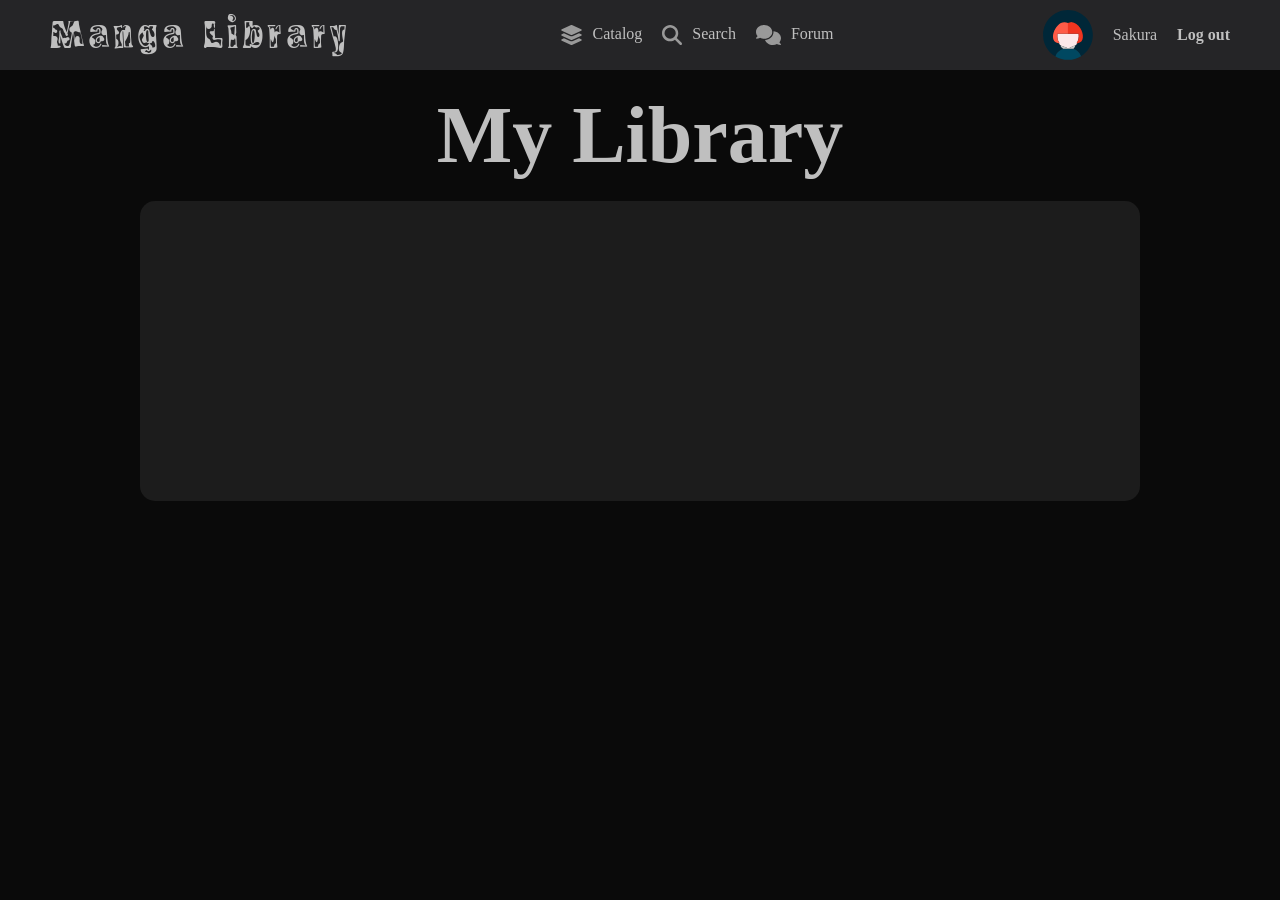
==== index.html @ ac25f0ec "Build manga library header and main layout" ====
<!DOCTYPE html>
<html lang="en">
<head>
    <meta charset="UTF-8">
    <meta name="viewport" content="width=device-width, initial-scale=1.0">
    <title>Project Library</title>
    <link rel="stylesheet" href="./style.css">
    <script src="./javascript.js" defer></script>
</head>
<body>
    <header>
        <h1>Manga Library</h1>
        <nav>
            <div class="catalog">
                <img src="./icons/catalog.svg" alt="catalog-icon" height="20px">
                <p>Catalog</p>
            </div>
            <div class="search">
                <img src="./icons/search.svg" alt="search-icon" height="20px">
                <p>Search</p>
            </div>
            <div class="forum">
                <img src="./icons/forum.svg" alt="focum-icon" height="20px">
                <p>Forum</p>
            </div>
        </nav>
        <user>
            <img src="./icons/avatar-girl.svg" height="50px">
            <usernick>Sakura</usernick>
            <h4>Log out</h4>
        </user>
    </header>
    <main>
        <h5>My Library</h5>
        <div class="library">
            <div class="carousel"></div>
        </div>
    </main>
</body>
</html>
---- style.css ----
@import url('https://fonts.googleapis.com/css2?family=Moo+Lah+Lah&display=swap');

:root {
    --main-grey: #252527;
    --main-black:#0A0A0A;
    --second-grey:#BFBFBF;
    --second-black:#1C1C1C;
}
* {
    margin: 0;
    padding: 0;
    box-sizing: border-box;
}
body {
    height: 100vh;
    display: grid;
    grid-template: 70px 5fr / 1fr;
    grid-template-areas: 
        "header header"
        "sidebar main";
    background-color: var(--main-black);
}
header {
    display: flex;
    justify-content: space-between;
    align-items: center;
    grid-area: header;
    background-color: var(--main-grey);
    padding: 0px 50px 0px 50px;

    
    h1 {
        font-family: "Moo Lah Lah", sans-serif;
        font-weight: 400;
        font-style: normal;
        font-size: 2.5rem;
        color: var(--second-grey);
        letter-spacing: 5px;
    }
    
    nav img {
        filter: invert(60%);
    }
    nav,
    h4,
    usernick {
        display: flex;
        justify-content: center;
        align-items: center;
        gap: 20px;
        color: var(--second-grey);
    }

    .catalog,
    .search,
    .forum {
        display: flex;
        gap: 10px;
    }

    user {
        display: flex;
        justify-content: center;
        align-items: center;
        gap: 20px;
    }
}

main {
    display: flex;
    align-items: center;
    flex-direction: column;

    h5 {
        font-size: 5rem;
        color: var(--second-grey);
        margin-top: 20px;
    }
    .library {
        background-color: aqua;
        height: 300px;
        width: 1000px;
        background-color: var(--second-black);
        border-radius: 15px;
        margin-top: 20px;
    }
}
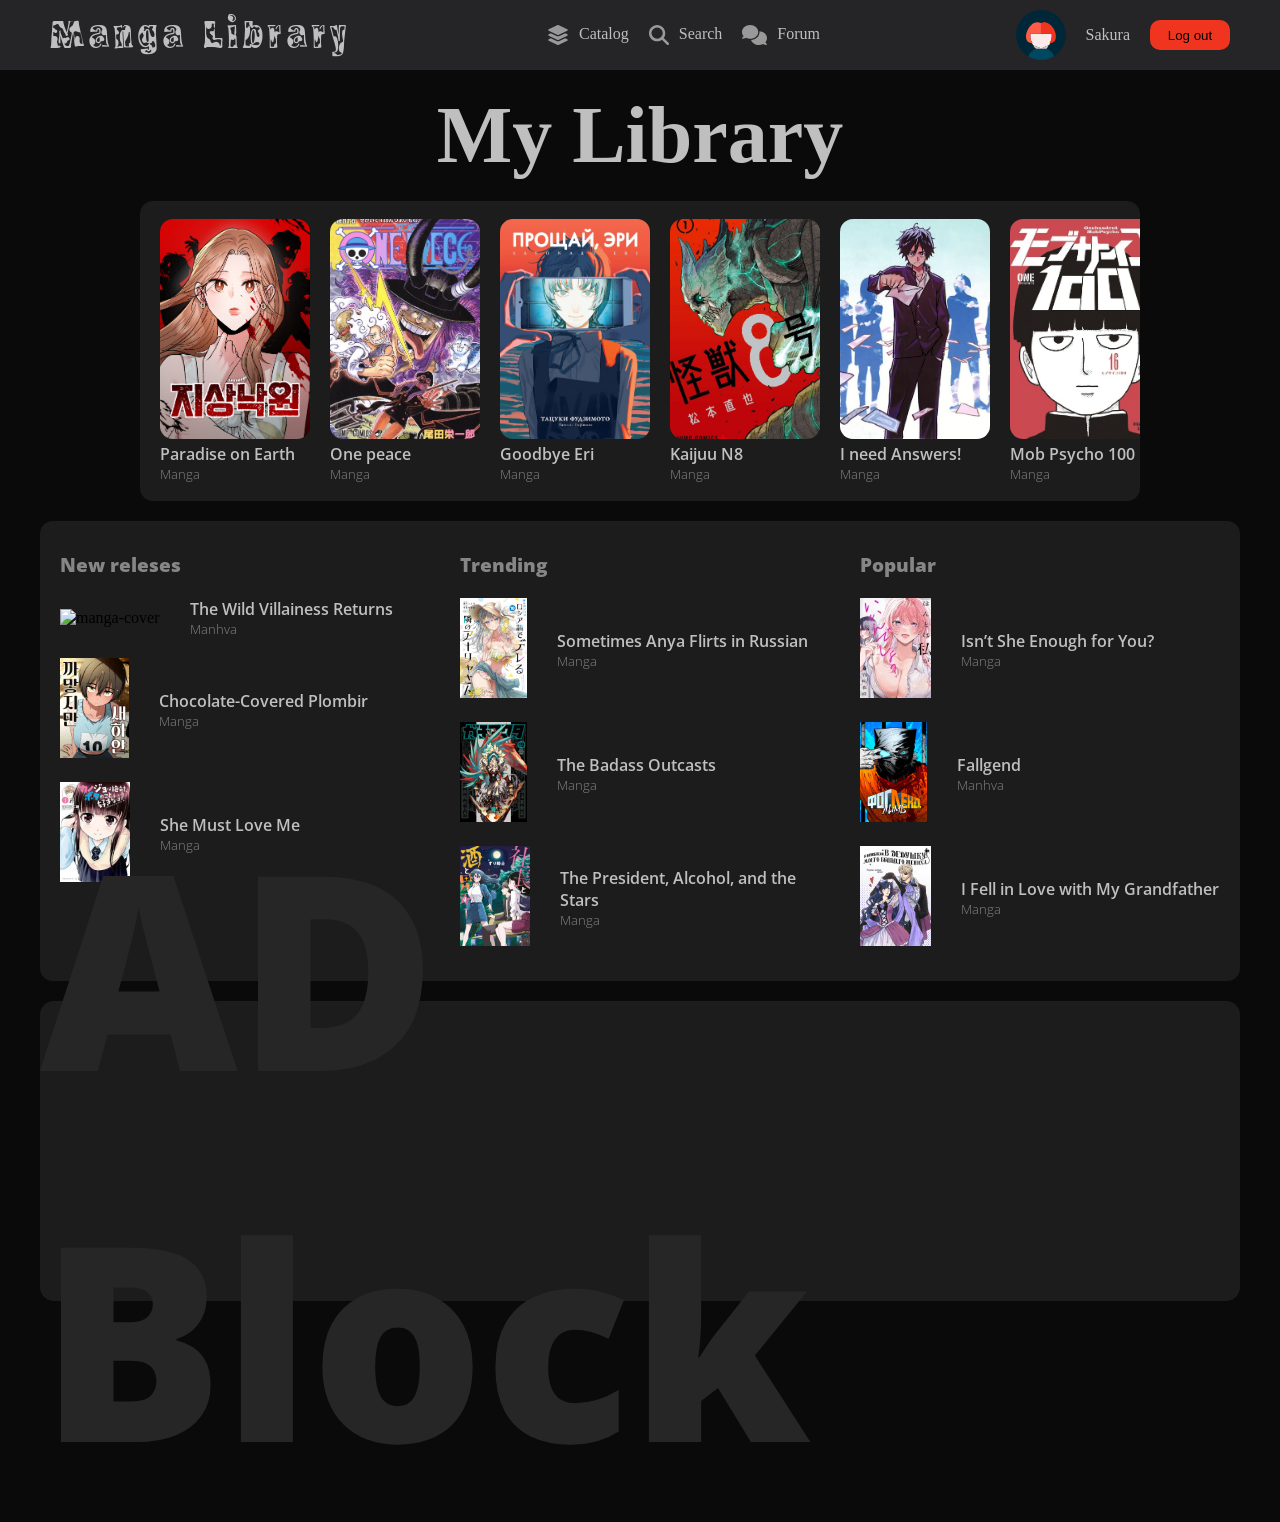
==== commit b404e8ae: "feat: add trending manga section and ad block" ====
--- a/index.html
+++ b/index.html
@@ -27,14 +27,157 @@
         <user>
             <img src="./icons/avatar-girl.svg" height="50px">
             <usernick>Sakura</usernick>
-            <h4>Log out</h4>
+            <button>Log out</button>
         </user>
     </header>
     <main>
-        <h5>My Library</h5>
+        <h5><a href="./mylibrary.html">My Library</a></h5>
         <div class="library">
-            <div class="carousel"></div>
+            <div class="carousel">
+                <article class="book">
+                    <img src="./covers/Paradise.jpg" alt="Paradise cover">
+                    <h3>Paradise on Earth</h3>
+                    <p>Manga</p>
+                </article>
+                <article class="book">
+                    <img src="./covers/onePeace.jpg" alt="One peace cover">
+                    <h3>One peace</h3>
+                    <p>Manga</p>
+                </article>
+                <article class="book">
+                    <img src="./covers/Goodbye Eri.jpg" alt="Goodbye Eri cover">
+                    <h3>Goodbye Eri</h3>
+                    <p>Manga</p>
+                </article>
+                <article class="book">
+                    <img src="./covers/Kaijuu8.jpg" alt="Kaijuu8 cover">
+                    <h3>Kaijuu N8</h3>
+                    <p>Manga</p>
+                </article>
+                <article class="book">
+                    <img src="./covers/I need answer!.jpg" alt="i need answer cover">
+                    <h3>I need Answers!</h3>
+                    <p>Manga</p>
+                </article>
+                <article class="book">
+                    <img src="./covers/Mob100.jpg" alt="MOB Psyho 100">
+                    <h3>Mob Psycho 100</h3>
+                    <p>Manga</p>
+                </article>
+                <article class="book">
+                    <img src="./covers/overloard.jpg" alt="overloard cover">
+                    <h3>Overloard</h3>
+                    <p>Manga</p>
+                </article>
+            </div>
         </div>
     </main>
+    <section>
+        <div class="trending-manga">
+            <div class="trending-top">
+            </div>
+            <div class="new-releases">
+                <h3>New releses</h3>
+                <div class="books">
+                    <article class="book">
+                        <div class="cover">
+                            <img src="./tcovers/ Безбашенная злодейка вернулась.jpg" alt="manga-cover" height="100px">
+                        </div>
+                        <div class="cover-text">
+                            <h5>The Wild Villainess Returns </h5>
+                            <p>Manhva</p>
+                        </div>
+                    </article>
+                    <article class="book">
+                        <div class="cover">
+                            <img src="./tcovers/Пломмбир в шоколаде.jpg" alt="manga-cover" height="100px">
+                        </div>
+                        <div class="cover-text">
+                            <h5>Chocolate-Covered Plombir</h5>
+                            <p>Manga</p>
+                        </div>
+                    </article>
+                    <article class="book">
+                        <div class="cover">
+                            <img src="./tcovers/Она обязательна должна меня любить.jpg" alt="manga-cover" height="100px">
+                        </div>
+                        <div class="cover-text">
+                            <h5>She Must Love Me</h5>
+                            <p>Manga</p>
+                        </div>
+                    </article>
+                </div>
+            </div>
+            <div class="trending">
+                <h3>Trending</h3>
+                <div class="books">
+                    <article class="book">
+                        <div class="cover">
+                            <img src="./tcovers/Иногда Аня кокетничает по-русски.jpg" alt="manga-cover" height="100px">
+                        </div>
+                        <div class="cover-text">
+                            <h5>Sometimes Anya Flirts in Russian</h5>
+                            <p>Manga</p>
+                        </div>
+                    </article>
+                    <article class="book">
+                        <div class="cover">
+                            <img src="./tcovers/Крутые отбросы.jpg" alt="manga-cover" height="100px">
+                        </div>
+                        <div class="cover-text">
+                            <h5>The Badass Outcasts </h5>
+                            <p>Manga</p>
+                        </div>
+                    </article>
+                    <article class="book">
+                        <div class="cover">
+                            <img src="./tcovers/Президент, алкоголь и звезды.jpg" alt="manga-cover" height="100px">
+                        </div>
+                        <div class="cover-text">
+                            <h5>The President, Alcohol, and the Stars</h5>
+                            <p>Manga</p>
+                        </div>
+                    </article>
+                </div>
+            </div>
+            <div class="popular">
+                <h3>Popular</h3>
+                <div class="books">
+                    <article class="book">
+                        <div class="cover">
+                            <img src="./tcovers/Тебе ее недостаточно.jpg" alt="manga-cover" height="100px">
+                        </div>
+                        <div class="cover-text">
+                            <h5>Isn’t She Enough for You?</h5>
+                            <p>Manga</p>
+                        </div>
+                    </article>
+                    <article class="book">
+                        <div class="cover">
+                            <img src="./tcovers/Фогленд.jpg" alt="manga-cover" height="100px">
+                        </div>
+                        <div class="cover-text">
+                            <h5>Fallgend</h5>
+                            <p>Manhva</p>
+                        </div>
+                    </article>
+                    <article class="book">
+                        <div class="cover">
+                            <img src="./tcovers/Я влюблена в дедушку.jpg" alt="manga-cover" height="100px">
+                        </div>
+                        <div class="cover-text">
+                            <h5>I Fell in Love with My Grandfather </h5>
+                            <p>Manga</p>
+                        </div>
+                    </article>
+                </div>
+                </div>
+            </div>
+        </div>
+    </section>
+
+    <aside>
+        <h1>AD Block</h1>
+    </aside>
 </body>
 </html>
--- a/style.css
+++ b/style.css
@@ -1,10 +1,12 @@
 @import url('https://fonts.googleapis.com/css2?family=Moo+Lah+Lah&display=swap');
+@import url('https://fonts.googleapis.com/css2?family=Open+Sans:ital,wght@0,600;1,600&display=swap');
 
 :root {
     --main-grey: #252527;
     --main-black:#0A0A0A;
     --second-grey:#BFBFBF;
     --second-black:#1C1C1C;
+    --main-red:#EF3520;
 }
 * {
     margin: 0;
@@ -14,11 +16,13 @@
 body {
     height: 100vh;
     display: grid;
-    grid-template: 70px 5fr / 1fr;
+    grid-template: 70px 2fr 2fr 2fr/ 1fr;
     grid-template-areas: 
-        "header header"
-        "sidebar main";
-    background-color: var(--main-black);
+        "header"
+        "main"
+        "trending"
+        "aside";
+        background-color: var(--main-black);
 }
 header {
     display: flex;
@@ -42,7 +46,6 @@
         filter: invert(60%);
     }
     nav,
-    h4,
     usernick {
         display: flex;
         justify-content: center;
@@ -64,24 +67,222 @@
         align-items: center;
         gap: 20px;
     }
+    
+    button {
+        border: none;
+        background-color: var(--main-red);
+        height: 30px;
+        width: 80px;
+        border-radius: 10px;
+    }
 }
 
 main {
     display: flex;
     align-items: center;
     flex-direction: column;
+    grid-area: main;
 
     h5 {
         font-size: 5rem;
         color: var(--second-grey);
         margin-top: 20px;
     }
+
     .library {
-        background-color: aqua;
         height: 300px;
         width: 1000px;
         background-color: var(--second-black);
-        border-radius: 15px;
+        border-radius: 13px;
         margin-top: 20px;
+        display: flex;
+        align-items: center;
+    }
+    .carousel {
+    display: flex;
+    gap: 20px;
+    overflow-x: auto;
+    scrollbar-width: none;
+    padding: 20px;
+    }
+
+
+    .book img {
+        height: 220px;
+        width: 150px;
+        border-radius: 13px;
+        object-fit: cover;
+    }
+    .book h3 {
+        color: var(--second-grey);
+        font-family: "Open Sans", sans-serif;
+        font-optical-sizing: auto;
+        font-weight: 600;
+        font-style: normal;
+        font-size: 1rem;
+    }
+    .book p {
+        color: var(--second-grey);
+        filter: contrast(5%);
+        font-family: "Open Sans", sans-serif;
+        font-optical-sizing: auto;
+        font-weight: 200;
+        font-size: 0.8rem;
+    }
+
+    a {
+        text-decoration: none;
+        color: var(--second-grey);
+    }
+}
+
+section {
+    grid-area: trending;
+    justify-self: center;
+    height: 460px;
+    width: 1200px;
+    background-color: var(--second-black);
+    margin-top: 20px;
+    border-radius: 13px;
+
+    .trending-manga {
+        display: grid;
+        grid-template: 30px 400px/ repeat(3, 1fr);
+        grid-template-areas: 
+        "top top top"
+        "main1 main2 main3";
+        border-radius: 13px;
+        overflow: hidden;
+
+        h2 {
+            color: var(--second-grey);
+            font-family: "Open Sans", sans-serif;
+            font-optical-sizing: auto;
+            font-weight: 800;
+            font-style: normal;
+            font-size: 1.2rem;
+        }
+
+        h3 {
+            padding-left: 20px;
+            filter: contrast(10%);
+            color: var(--second-grey);
+            font-family: "Open Sans", sans-serif;
+            font-optical-sizing: auto;
+            font-weight: 800;
+            font-style: normal;
+            font-size: 1.2rem;
+        }
+        h5 {
+            color: var(--second-grey);
+            font-family: "Open Sans", sans-serif;
+            font-optical-sizing: auto;
+            font-weight: 600;
+            font-style: normal;
+            font-size: 1rem;
+        }
+
+        p {
+            color: var(--second-grey);
+            filter: contrast(5%);
+            font-family: "Open Sans", sans-serif;
+            font-optical-sizing: auto;
+            font-weight: 200;
+            font-size: 0.8rem;
+        }
+
+    }
+
+    .trending-top {
+        grid-area: top;
+        padding-left: 20px;
+        padding-top: 20px;
+        
+    }
+
+    .new-releases {
+        grid-area: main1;
+        height: 100%;
+        display: flex;
+        flex-direction: column;
+        
+
+        .books {
+            display: flex;
+            flex-direction: column;
+            gap: 20px;
+            padding: 20px;
+            
+        }
+
+        .book {
+            display: flex;
+            align-items: center;
+            gap: 30px;
+            
+        }
+    }
+
+    .trending {
+        grid-area: main2;
+        height: 100%;
+        display: flex;
+        flex-direction: column;
+
+        
+
+        .books {
+            display: flex;
+            flex-direction: column;
+            gap: 20px;
+            padding: 20px;
+        }
+
+        .book {
+            display: flex;
+            align-items: center;
+            gap: 30px;
+        }
+    } 
+    .popular {
+        grid-area: main3;
+        height: 100%;
+        display: flex;
+        flex-direction: column;
+
+        .books {
+            display: flex;
+            flex-direction: column;
+            gap: 20px;
+            padding: 20px;
+        }
+
+        .book {
+            display: flex;
+            align-items: center;
+            gap: 30px;
+        }
+    }
+}
+
+aside {
+    grid-area: aside;
+    height: 300px;
+    width: 1200px;
+    background-color: var(--second-black);
+    display: flex;
+    justify-content: center;
+    align-items: center;
+    justify-self: center;
+    border-radius: 14px;
+    margin-top: 20px;
+
+    h1 {
+        font-family: "Open Sans", sans-serif;
+            font-optical-sizing: auto;
+            font-weight: 800;
+            font-style: normal;
+            font-size: 17rem;
+            filter: contrast(70%);
     }
 }
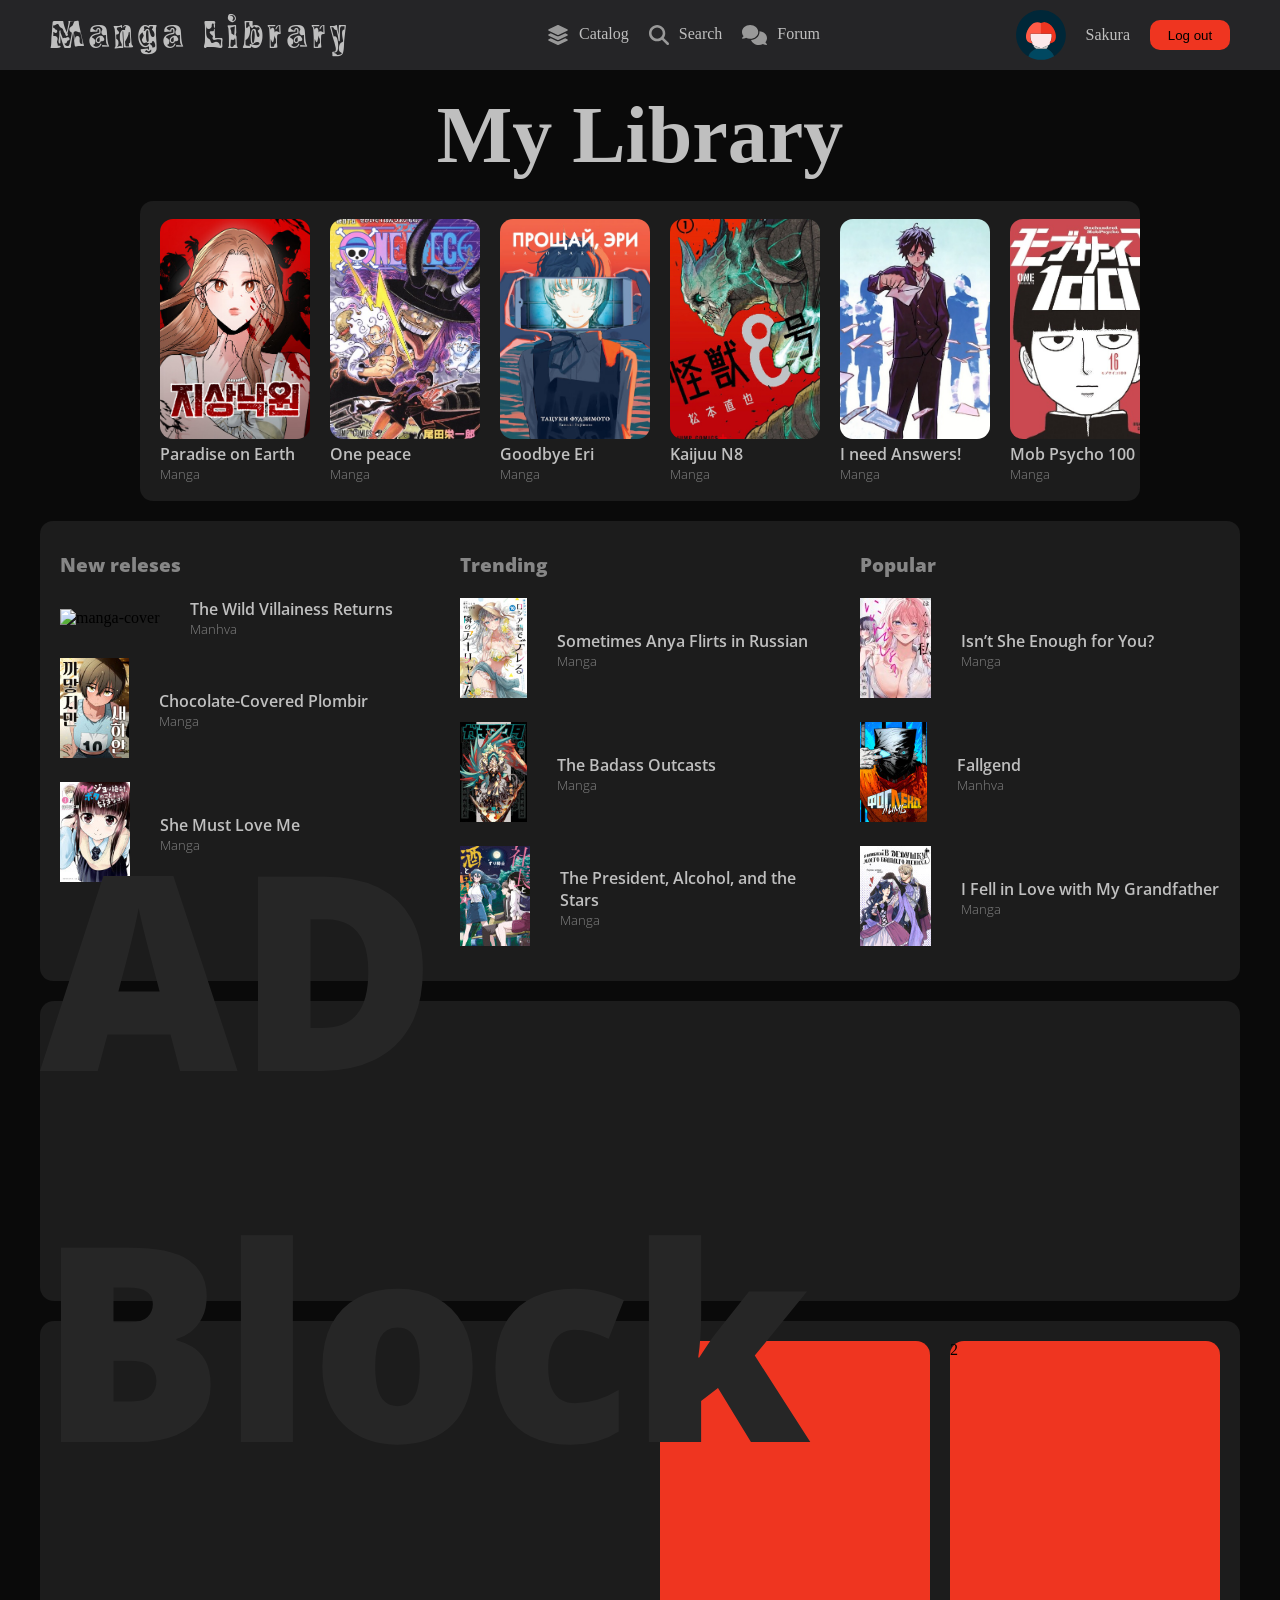
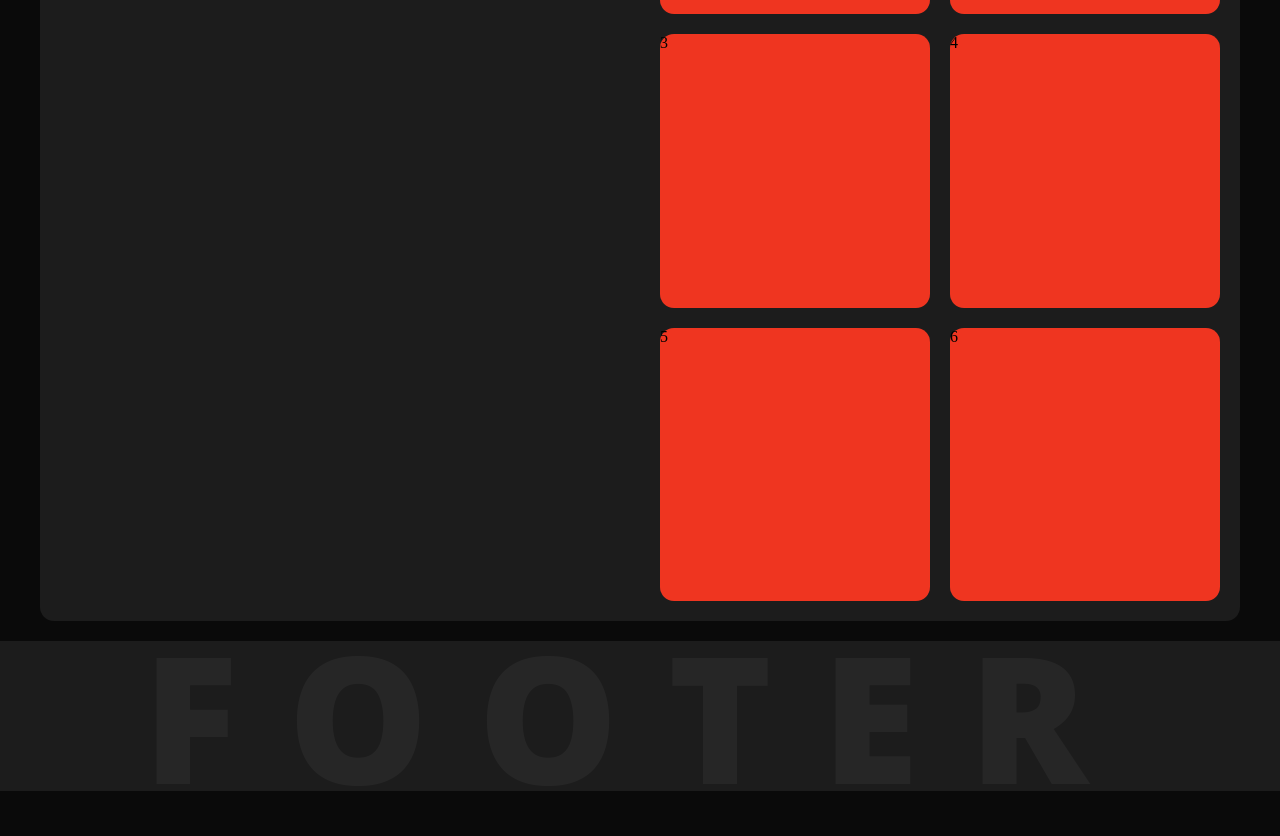
==== commit 8346c5a6: "feat: add manga library layout and styling" ====
--- a/index.html
+++ b/index.html
@@ -9,7 +9,7 @@
 </head>
 <body>
     <header>
-        <h1>Manga Library</h1>
+        <a href="./index.html"><h1>Manga Library</h1></a>
         <nav>
             <div class="catalog">
                 <img src="./icons/catalog.svg" alt="catalog-icon" height="20px">
@@ -179,5 +179,23 @@
     <aside>
         <h1>AD Block</h1>
     </aside>
+
+    <div class="forum-rev">
+        <div class="left">
+
+        </div>
+        <div class="right">
+            <div class="review-card">1</div>
+            <div class="review-card">2</div>
+            <div class="review-card">3</div>
+            <div class="review-card">4</div>
+            <div class="review-card">5</div>
+            <div class="review-card">6</div>
+        </div>
+    </div>
+    
+    <footer>
+        <h1>FOOTER</h1>
+    </footer>
 </body>
 </html>
--- a/style.css
+++ b/style.css
@@ -16,14 +16,19 @@
 body {
     height: 100vh;
     display: grid;
-    grid-template: 70px 2fr 2fr 2fr/ 1fr;
+    grid-template: 70px 2fr 2fr 2fr 2fr/ 1fr;
     grid-template-areas: 
         "header"
         "main"
         "trending"
-        "aside";
+        "aside"
+        "forum-rev"
+        "footer";
         background-color: var(--main-black);
 }
+header > a {
+        text-decoration: none;
+    }
 header {
     display: flex;
     justify-content: space-between;
@@ -40,6 +45,7 @@
         font-size: 2.5rem;
         color: var(--second-grey);
         letter-spacing: 5px;
+
     }
     
     nav img {
@@ -285,4 +291,54 @@
             font-size: 17rem;
             filter: contrast(70%);
     }
-}+}
+
+.forum-rev {
+    grid-area: forum-rev;
+    height: 900px;
+    width: 1200px;
+    background-color: var(--second-black);
+    justify-self: center;
+    margin-top: 20px;
+    border-radius: 14px;
+    display: grid;
+    grid-template-columns: 1fr 1fr;
+    grid-template-areas: "left right";
+
+    .left{
+        grid-area: left;
+    }
+
+    .right {
+        padding: 20px;
+        grid-area: right;
+        gap: 20px;
+        display: grid;
+        grid-template: repeat(3, minmax(150px, 1fr)) / repeat(auto-fill, minmax(200px, 1fr));
+
+        .review-card {
+            background-color: #EF3520;
+            border-radius: 14px;
+        }
+    }
+}
+
+footer {
+    grid-area: footer;
+    height: 150px;
+    background-color: var(--second-black);
+    margin-top: 20px;
+    display: flex;
+    justify-content: center;
+    align-items: center;
+
+    h1 {
+        font-family: "Open Sans", sans-serif;
+        font-optical-sizing: auto;
+        font-weight: 800;
+        font-style: normal;
+        font-size: 11rem;
+        letter-spacing: 50px;
+        filter: contrast(70%);
+    }
+}
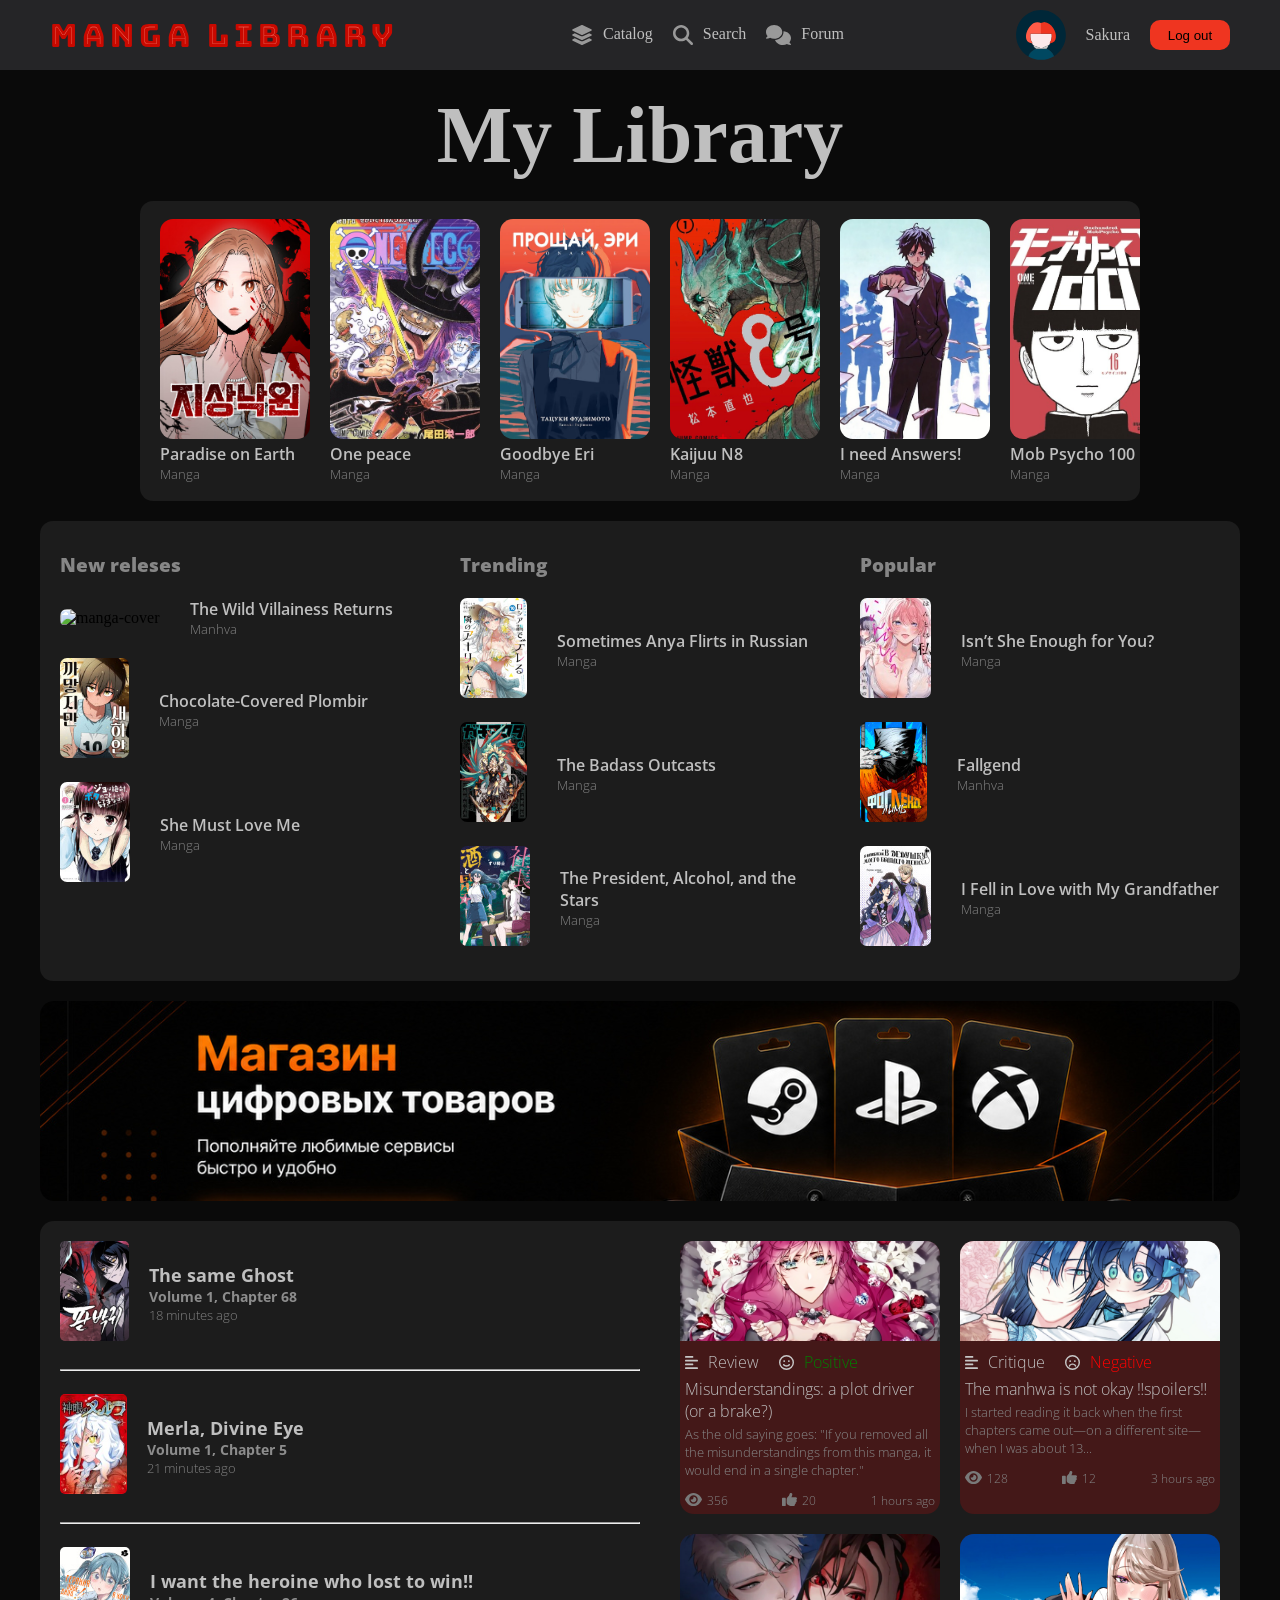
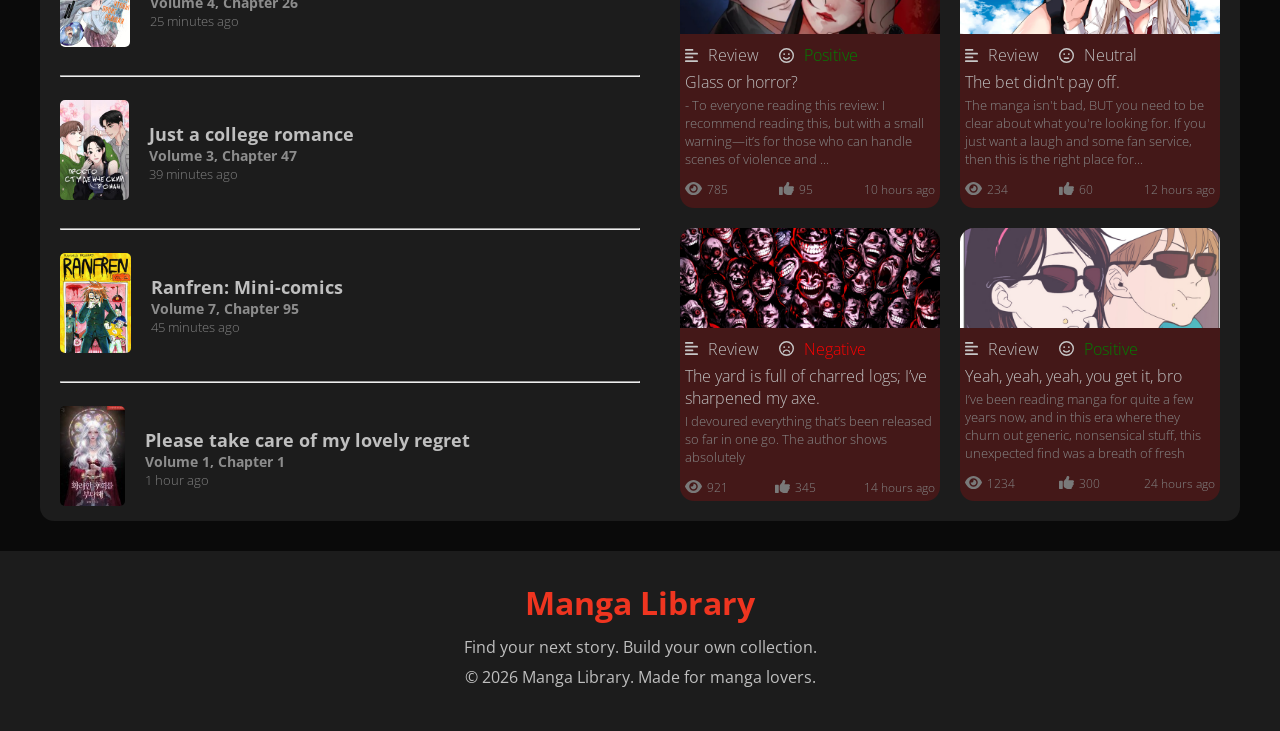
==== commit 449540d1: "feat: add ad, manga updates, and review sections" ====
--- a/index.html
+++ b/index.html
@@ -177,25 +177,293 @@
     </section>
 
     <aside>
-        <h1>AD Block</h1>
+        
     </aside>
 
     <div class="forum-rev">
         <div class="left">
-
+            <div class="new-manga">
+                <div class="new-manga-card">
+                    <div class="new-manga-card-img">
+                        <img src="./tcovers/The same ghost.jpg" alt="anime cover" height="100px">
+                    </div>
+                    <div class="new-manga-card-text">
+                        <h4>The same Ghost</h4>
+                        <h5>Volume 1, Chapter 68</h5>
+                        <p>18 minutes ago</p>
+                    </div>
+                </div>
+                <hr>
+                <div class="new-manga-card">
+                    <div class="new-manga-card-img">
+                        <img src="./tcovers/Merla, Divine Eye.jpg" alt="anime cover" height="100px">
+                    </div>
+                    <div class="new-manga-card-text">
+                        <h4>Merla, Divine Eye</h4>
+                        <h5>Volume 1, Chapter 5</h5>
+                        <p>21 minutes ago</p>
+                    </div>
+                </div>
+                <hr>
+                <div class="new-manga-card">
+                    <div class="new-manga-card-img">
+                        <img src="./tcovers/ I want the heroine who lost to win!!.jpg" alt="anime cover" height="100px">
+                    </div>
+                    <div class="new-manga-card-text">
+                        <h4>I want the heroine who lost to win!!</h4>
+                        <h5>Volume 4, Chapter 26</h5>
+                        <p>25 minutes ago</p>
+                    </div>
+                </div>
+                <hr>
+                <div class="new-manga-card">
+                    <div class="new-manga-card-img">
+                        <img src="./tcovers/Just a college romance.jpg" alt="anime cover" height="100px">
+                    </div>
+                    <div class="new-manga-card-text">
+                        <h4>Just a college romance</h4>
+                        <h5>Volume 3, Chapter 47</h5>
+                        <p>39 minutes ago</p>
+                    </div>
+                </div>
+                <hr>
+                <div class="new-manga-card">
+                    <div class="new-manga-card-img">
+                        <img src="./tcovers/Ranfren- Mini-comics.jpg" alt="anime cover" height="100px">
+                    </div>
+                    <div class="new-manga-card-text">
+                        <h4>Ranfren: Mini-comics</h4>
+                        <h5>Volume 7, Chapter 95</h5>
+                        <p>45 minutes ago</p>
+                    </div>
+                </div>
+                <hr>
+                <div class="new-manga-card">
+                    <div class="new-manga-card-img">
+                        <img src="./tcovers/Please take care of my lovely regret.jpg" alt="anime cover" height="100px">
+                    </div>
+                    <div class="new-manga-card-text">
+                        <h4>Please take care of my lovely regret</h4>
+                        <h5>Volume 1, Chapter 1</h5>
+                        <p>1 hour ago</p>
+                    </div>
+                </div>
+            </div>
         </div>
         <div class="right">
-            <div class="review-card">1</div>
-            <div class="review-card">2</div>
-            <div class="review-card">3</div>
-            <div class="review-card">4</div>
-            <div class="review-card">5</div>
-            <div class="review-card">6</div>
+            <div class="review-card">
+                <div class="review-card-img">
+                    <img src="./covers-review/The villainess's only outcome is death(review).jpg" alt="rivew img" height="100px" width="100%">
+                </div>
+                <div class="review-rating">
+                    <div class="review">
+                        <img src="./icons/review icon.svg" alt="review icon" height="15px">
+                        <p>Review</p>
+                    </div>
+                    <div class="rating">
+                        <img src="./icons/positive review icon.svg" alt="rating icon" height="15px">
+                        <p style="color: green;">Positive</p>
+                    </div>
+                </div>
+                <div class="review-title">
+                    <p>Misunderstandings: a plot driver (or a brake?)</p>
+                </div>
+                <div class="review-text">
+                    <p>As the old saying goes: "If you removed all the misunderstandings from this manga, it would end in a single chapter."</p>
+                </div>
+                <div class="review-counter">
+                    <div class="views">
+                        <img src="./icons/review counter.svg" alt="view icon" height="15px">
+                        <p>356</p>
+                    </div>
+                    <div class="likes">
+                        <img src="./icons/review like.svg" alt="like icon" height="15px">
+                        <p>20</p>
+                    </div>
+                    <div class="upload-time">
+                        <p>1 hours ago</p>
+                    </div>
+                </div>
+            </div>
+            <div class="review-card">
+                <div class="review-card-img">
+                    <img src="./covers-review/The Great Mage's Daughter.jpg" alt="rivew img" height="100px" width="100%">
+                </div>
+                <div class="review-rating">
+                    <div class="review">
+                        <img src="./icons/review icon.svg" alt="review icon" height="15px">
+                        <p>Critique</p>
+                    </div>
+                    <div class="rating">
+                        <img src="./icons/negative review icon.svg  " alt="rating icon" height="15px">
+                        <p style="color: red;">Negative</p>
+                    </div>
+                </div>
+                <div class="review-title">
+                    <p>The manhwa is not okay ‼️spoilers‼️</p>
+                </div>
+                <div class="review-text">
+                    <p>I started reading it back when the first chapters came out—on a different site—when I was about 13...</p>
+                </div>
+                <div class="review-counter">
+                    <div class="views">
+                        <img src="./icons/review counter.svg" alt="view icon" height="15px">
+                        <p>128</p>
+                    </div>
+                    <div class="likes">
+                        <img src="./icons/review like.svg" alt="like icon" height="15px">
+                        <p>12</p>
+                    </div>
+                    <div class="upload-time">
+                        <p>3 hours ago</p>
+                    </div>
+                </div>
+            </div>
+            <div class="review-card">
+                <div class="review-card-img">
+                    <img src="./covers-review/So, who is the prey.jpg" alt="rivew img" height="100px" width="100%">
+                </div>
+                <div class="review-rating">
+                    <div class="review">
+                        <img src="./icons/review icon.svg" alt="review icon" height="15px">
+                        <p>Review</p>
+                    </div>
+                    <div class="rating">
+                        <img src="./icons/positive review icon.svg" alt="rating icon" height="15px">
+                        <p style="color: green;">Positive</p>
+                    </div>
+                </div>
+                <div class="review-title">
+                    <p>Glass or horror?</p>
+                </div>
+                <div class="review-text">
+                    <p>- To everyone reading this review: I recommend reading this, but with a small warning—it’s for those who can handle scenes of violence and ...</p>
+                </div>
+                <div class="review-counter">
+                    <div class="views">
+                        <img src="./icons/review counter.svg" alt="view icon" height="15px">
+                        <p>785</p>
+                    </div>
+                    <div class="likes">
+                        <img src="./icons/review like.svg" alt="like icon" height="15px">
+                        <p>95</p>
+                    </div>
+                    <div class="upload-time">
+                        <p>10 hours ago</p>
+                    </div>
+                </div>
+            </div>
+            <div class="review-card">
+                <div class="review-card-img">
+                    <img src="./covers-review/ Chieri's 8-Meter Love.jpg" alt="rivew img" height="100px" width="100%">
+                </div>
+                <div class="review-rating">
+                    <div class="review">
+                        <img src="./icons/review icon.svg" alt="review icon" height="15px">
+                        <p>Review</p>
+                    </div>
+                    <div class="rating">
+                        <img src="./icons/neutral review icon.svg" alt="rating icon" height="15px">
+                        <p>Neutral</p>
+                    </div>
+                </div>
+                <div class="review-title">
+                    <p>The bet didn't pay off.</p>
+                </div>
+                <div class="review-text">
+                    <p>The manga isn't bad, BUT you need to be clear about what you're looking for. If you just want a laugh and some fan service, then this is the right place for...</p>
+                </div>
+                <div class="review-counter">
+                    <div class="views">
+                        <img src="./icons/review counter.svg" alt="view icon" height="15px">
+                        <p>234</p>
+                    </div>
+                    <div class="likes">
+                        <img src="./icons/review like.svg" alt="like icon" height="15px">
+                        <p>60</p>
+                    </div>
+                    <div class="upload-time">
+                        <p>12 hours ago</p>
+                    </div>
+                </div>
+            </div>
+            <div class="review-card">
+                <div class="review-card-img">
+                    <img src="./covers-review/Path of the Demon Slayer.jpg" alt="rivew img" height="100px" width="100%">
+                </div>
+                <div class="review-rating">
+                    <div class="review">
+                        <img src="./icons/review icon.svg" alt="review icon" height="15px">
+                        <p>Review</p>
+                    </div>
+                    <div class="rating">
+                        <img src="./icons/negative review icon.svg" alt="rating icon" height="15px">
+                        <p style="color: red;">Negative</p>
+                    </div>
+                </div>
+                <div class="review-title">
+                    <p>The yard is full of charred logs; I’ve sharpened my axe.</p>
+                </div>
+                <div class="review-text">
+                    <p>I devoured everything that’s been released so far in one go. The author shows absolutely </p>
+                </div>
+                <div class="review-counter">
+                    <div class="views">
+                        <img src="./icons/review counter.svg" alt="view icon" height="15px">
+                        <p>921</p>
+                    </div>
+                    <div class="likes">
+                        <img src="./icons/review like.svg" alt="like icon" height="15px">
+                        <p>345</p>
+                    </div>
+                    <div class="upload-time">
+                        <p>14 hours ago</p>
+                    </div>
+                </div>
+            </div>
+            <div class="review-card">
+                <div class="review-card-img">
+                    <img src="./covers-review/The relationship between us.jpg" alt="rivew img" height="100px" width="100%">
+                </div>
+                <div class="review-rating">
+                    <div class="review">
+                        <img src="./icons/review icon.svg" alt="review icon" height="15px">
+                        <p>Review</p>
+                    </div>
+                    <div class="rating">
+                        <img src="./icons/positive review icon.svg" alt="rating icon" height="15px">
+                        <p style="color: green;">Positive</p>
+                    </div>
+                </div>
+                <div class="review-title">
+                    <p>Yeah, yeah, yeah, you get it, bro</p>
+                </div>
+                <div class="review-text">
+                    <p>I’ve been reading manga for quite a few years now, and in this era where they churn out generic, nonsensical stuff, this unexpected find was a breath of fresh </p>
+                </div>
+                <div class="review-counter">
+                    <div class="views">
+                        <img src="./icons/review counter.svg" alt="view icon" height="15px">
+                        <p>1234</p>
+                    </div>
+                    <div class="likes">
+                        <img src="./icons/review like.svg" alt="like icon" height="15px">
+                        <p>300</p>
+                    </div>
+                    <div class="upload-time">
+                        <p>24 hours ago</p>
+                    </div>
+                </div>
+            </div>
         </div>
     </div>
     
     <footer>
-        <h1>FOOTER</h1>
-    </footer>
+    <div class="footer-content">
+        <h2>Manga Library</h2>
+        <p>Find your next story. Build your own collection.</p>
+        <p class="copyright">© 2026 Manga Library. Made for manga lovers.</p>
+    </div>
+</footer>
 </body>
 </html>
--- a/style.css
+++ b/style.css
@@ -1,4 +1,4 @@
-@import url('https://fonts.googleapis.com/css2?family=Moo+Lah+Lah&display=swap');
+@import url('https://fonts.googleapis.com/css2?family=Bungee+Tint&display=swap');
 @import url('https://fonts.googleapis.com/css2?family=Open+Sans:ital,wght@0,600;1,600&display=swap');
 
 :root {
@@ -7,6 +7,7 @@
     --second-grey:#BFBFBF;
     --second-black:#1C1C1C;
     --main-red:#EF3520;
+    --main-green: #79bc3b;
 }
 * {
     margin: 0;
@@ -39,12 +40,11 @@
 
     
     h1 {
-        font-family: "Moo Lah Lah", sans-serif;
+        font-family: "Bungee Tint", sans-serif;
         font-weight: 400;
         font-style: normal;
-        font-size: 2.5rem;
-        color: var(--second-grey);
         letter-spacing: 5px;
+        text-decoration: none;
 
     }
     
@@ -112,12 +112,13 @@
     padding: 20px;
     }
 
-
     .book img {
         height: 220px;
         width: 150px;
         border-radius: 13px;
         object-fit: cover;
+        transition: box-shadow 0.3s ease;
+    
     }
     .book h3 {
         color: var(--second-grey);
@@ -140,6 +141,10 @@
         text-decoration: none;
         color: var(--second-grey);
     }
+    .book img:hover {
+        box-shadow: 0 0 15px var(--main-red);
+    }
+
 }
 
 section {
@@ -227,6 +232,9 @@
             gap: 30px;
             
         }
+        .cover img {
+            border-radius: 7px;
+        }
     }
 
     .trending {
@@ -235,7 +243,9 @@
         display: flex;
         flex-direction: column;
 
-        
+        .cover img {
+            border-radius: 7px;
+        }
 
         .books {
             display: flex;
@@ -256,6 +266,10 @@
         display: flex;
         flex-direction: column;
 
+        .cover img {
+            border-radius: 7px;
+        }
+
         .books {
             display: flex;
             flex-direction: column;
@@ -273,7 +287,7 @@
 
 aside {
     grid-area: aside;
-    height: 300px;
+    height: 200px;
     width: 1200px;
     background-color: var(--second-black);
     display: flex;
@@ -282,6 +296,9 @@
     justify-self: center;
     border-radius: 14px;
     margin-top: 20px;
+    background-image: url(./ad/AD.jpg);
+    background-size: contain;
+    background-position: center;
 
     h1 {
         font-family: "Open Sans", sans-serif;
@@ -304,10 +321,53 @@
     display: grid;
     grid-template-columns: 1fr 1fr;
     grid-template-areas: "left right";
+    font-family: "Open Sans", sans-serif;
+            font-optical-sizing: auto;
+            font-weight: 200;
+            font-style: normal;
 
     .left{
         grid-area: left;
-    }
+        padding: 20px;
+        .new-manga {
+            height: 860px;
+            width: 580px;
+            border-radius: 14px;
+            display: flex;
+            flex-direction: column;
+            gap: 23px;
+        }
+        .new-manga-card {
+            height: 200px;
+            width: 550px;
+            display: flex;
+
+            .new-manga-card-img img {
+                border-radius: 5px;
+            }
+            .new-manga-card-text {
+                align-self: center;
+                margin-left: 20px;
+                font-family: "Open Sans", sans-serif;
+                font-optical-sizing: auto;
+                font-weight: 300;
+                font-style: normal;
+                font-size: 1.1rem;
+                color: var(--second-grey);
+
+                h5 {
+                    font-size: 0.9rem;
+                    filter: contrast(20%);
+                }
+                p {
+                    font-size: 0.8rem;
+                    filter: contrast(1%);
+                }
+
+            }
+        }
+    }
+}
 
     .right {
         padding: 20px;
@@ -317,28 +377,91 @@
         grid-template: repeat(3, minmax(150px, 1fr)) / repeat(auto-fill, minmax(200px, 1fr));
 
         .review-card {
-            background-color: #EF3520;
+            background-color: rgba(255, 7, 7, 0.177);
             border-radius: 14px;
-        }
+            overflow: hidden;
+            color: var(--second-grey);
+        
+        .review-card-img img {
+            object-fit: cover;
+        }
+        .review > img,
+        .rating > img {
+            filter: brightness(0) saturate(100%) invert(78%);
+        }
+        .review-title {
+            font-size: 1rem;
+            padding: 5px 5px 3px 5px;
+        }
+        .review-text {
+            padding: 0px 5px 3px 5px;
+            font-size: 0.79rem;
+            filter: contrast(10%);
+        }
+        .review-counter {
+            margin-top: 10px;
+            padding: 0px 5px 0px 5px;
+            font-size: 0.75rem;
+            text-align: center;
+            filter: contrast(5%);
+        }
+
+        .review-rating {
+            display: flex;
+            gap: 20px;
+            padding: 5px 5px 0px 5px;
+        }
+
+        .rating {
+            display: flex;
+            gap: 10px;
+            align-items: center;
+        }
+
+        .review {
+            display: flex;
+            gap: 10px;
+            align-items: center;
+        }
+        .review-counter {
+            display: flex;
+            justify-content: space-between;
+            padding: 0px 5px 0px 5px;
+        }
+        .views {
+            display: flex;
+            gap: 5px;
+        }
+        .likes {
+            display: flex;
+            gap: 5px;
+        }
+        
     }
 }
 
 footer {
-    grid-area: footer;
-    height: 150px;
+    min-height: 180px;
+    margin-top: 30px;
+    padding: 30px;
     background-color: var(--second-black);
-    margin-top: 20px;
-    display: flex;
-    justify-content: center;
-    align-items: center;
-
-    h1 {
-        font-family: "Open Sans", sans-serif;
-        font-optical-sizing: auto;
-        font-weight: 800;
-        font-style: normal;
-        font-size: 11rem;
-        letter-spacing: 50px;
-        filter: contrast(70%);
-    }
-}
+    color: var(--second-grey);
+    text-align: center;
+    font-family: "Open Sans", sans-serif;
+}
+
+footer h2 {
+    color: var(--main-red);
+    font-size: 2rem;
+    margin-bottom: 12px;
+}
+
+footer p {
+    margin-bottom: 8px;
+}
+
+footer small {
+    display: block;
+    margin-top: 25px;
+    color: #777;
+}
